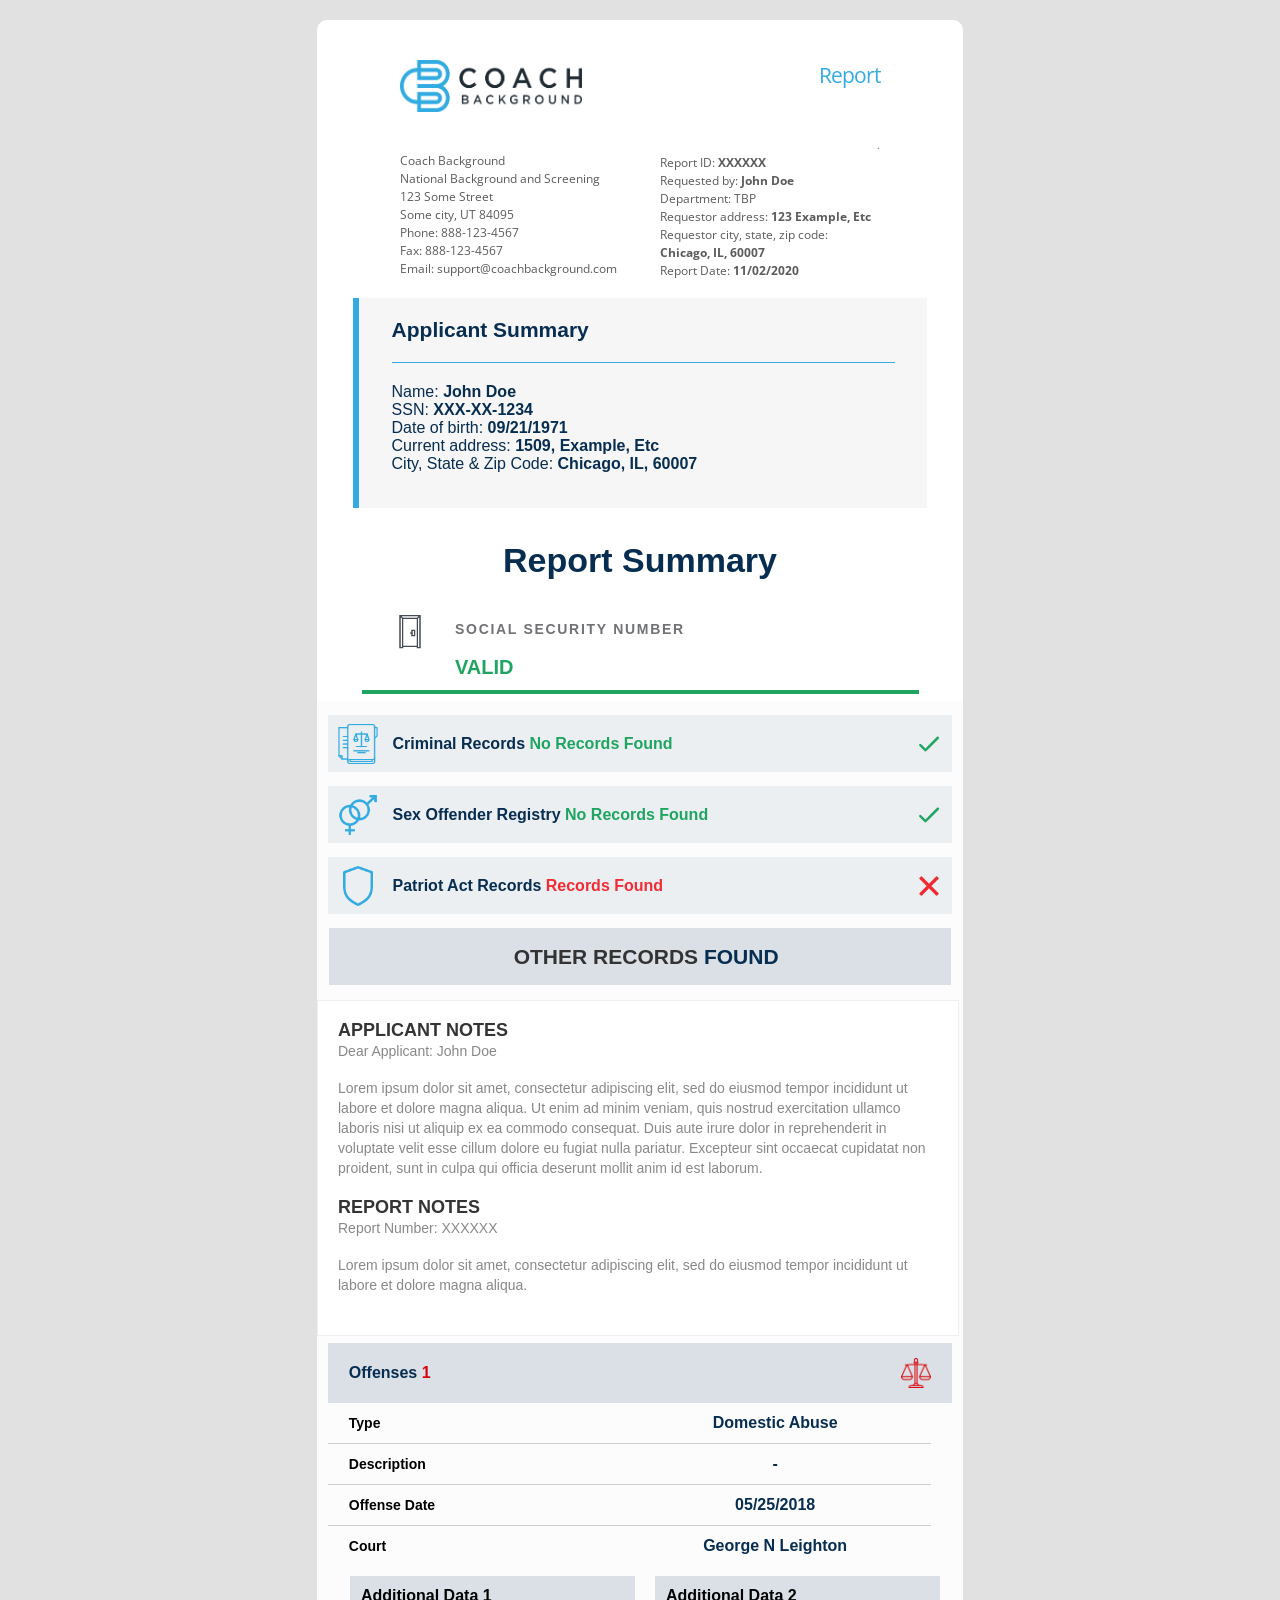
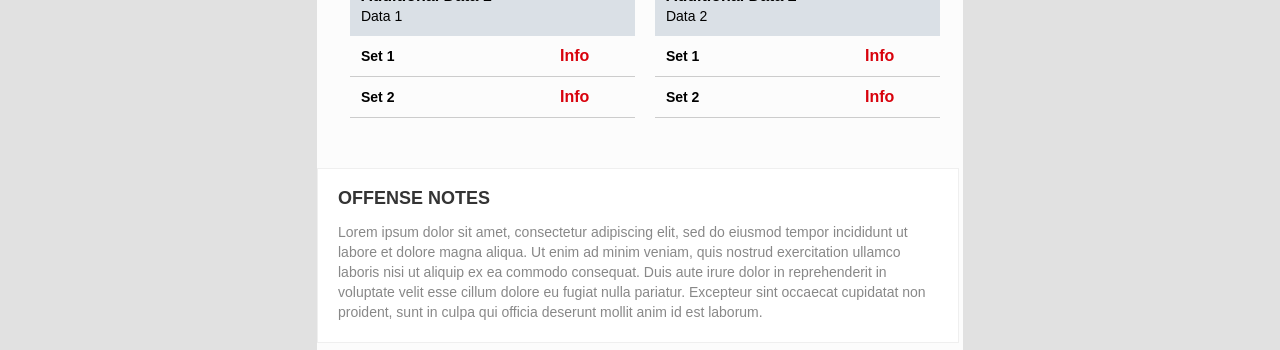
==== CoachBackground Report.html @ a22adf0c "First" ====
<html>
<meta http-equiv="Content-Type" content="text/html; charset=utf-8" />
<title> Report </title>
<meta name="robots" content="noindex,nofollow" />
<meta name="viewport" content="width=device-width; initial-scale=1.0;" />
<link rel="stylesheet" href="styles.css">
<!-- Header -->
<table width="100%" border="0" cellpadding="0" cellspacing="0" align="center" class="fullTable" bgcolor="#e1e1e1">
  <tr>
    <td height="20"></td>
  </tr>
  <tr>
    <td>
      <table width="600" border="0" cellpadding="0" cellspacing="0" align="center" class="fullTable" bgcolor="#ffffff" style="border-radius: 10px 10px 0 0;">
        <tr class="hiddenMobile">
          <td height="40"></td>
        </tr>
        <tr class="visibleMobile">
          <td height="30"></td>
        </tr>

        <tr>
          <td>
            <table width="480" border="0" cellpadding="0" cellspacing="0" align="center" class="fullPadding">
              <tbody>
                <tr>
                  <td>
                    <table width="220" border="0" cellpadding="0" cellspacing="0" align="left" class="col">
                      <tbody>
                        <tr>
                          <td align="left"> <img src="COACH BACKGROUND.png" width="182" height="52" alt="logo" border="0" /></td>
                        </tr>
                        <tr class="hiddenMobile">
                          <td height="40"></td>
                        </tr>
                        <tr class="visibleMobile">
                          <td height="20"></td>
                        </tr>
                      
						<tr>
                          <td style="font-size: 12px; color: #5b5b5b; font-family: 'Open Sans', sans-serif; line-height: 18px; vertical-align: top; text-align: left;">
                            Coach Background
                            <br> National Background and Screening
123 Some Street
<br>Some city, UT 84095
<br>Phone: 888-123-4567
<br>Fax: 888-123-4567
<br>Email: support@coachbackground.com
                          </td>
                        </tr>
                      </tbody>
                    </table>
                    <table width="220" border="0" cellpadding="0" cellspacing="0" align="right" class="col">
                      <tbody>
                        <tr class="visibleMobile">
                          <td height="20"></td>
                        </tr>
                        <tr>
                          <td height="5"></td>
                        </tr>
                        <tr>
                          <td style="font-size: 21px; color: #32abe1; letter-spacing: -1px; font-family: 'Open Sans', sans-serif; line-height: 1; vertical-align: top; text-align: right;">
                            Report
                          </td>
                        </tr>
                        <tr>
                        <tr class="hiddenMobile">
                          <td height="50"></td>
                        </tr>
                        <tr class="visibleMobile">
                          <td height="20"></td>
                        </tr>
                        <tr>
                          <td style="font-size: 12px; color: #5b5b5b; font-family: 'Open Sans', sans-serif; line-height: 18px; vertical-align: top; text-align: right;">
                            <small>.</small>
                          </td>
                        </tr>
						<tr>
                          <td style="font-size: 12px; color: #5b5b5b; font-family: 'Open Sans', sans-serif; line-height: 18px; vertical-align: top; text-align: left;">
                            Report ID: <strong>XXXXXX</strong>
                            <br>Requested by: <strong>John Doe</strong>
<br>Department: TBP
<br>Requestor address: <strong>123 Example, Etc</strong>
<br>Requestor city, state, zip code: <strong>Chicago, IL, 60007</strong>
<br>Report Date: <strong>11/02/2020</strong>
                          </td>
                        </tr>
                      </tbody>
                    </table>
                  </td>
                </tr>
				<table>
<tr>
					<td class="em_pad" align="center" valign="top" bgcolor="#ffffff">
						<table width="640" border="0" cellspacing="0" cellpadding="0" align="center" style="width:640px;padding-top:15px; background-color:#FFFFFF;" class="em_wrapper">
						
							<!-- Space Rule : BEGIN -->
							<tbody><tr>
							 <td class="em_hide" width="30" valign="top" bgcolor="#FFFFFF" height="180" style="height:180px; width:30px;">
                                </td><td width="6" bgcolor="#32abe1" style="width:6px;">&nbsp;</td>
								<td class="em_w20" width="30" valign="top" bgcolor="#F6F6F7" height="180" style="height:180px; width:30px;">
								</td>
							
							<td align="left" width="464" valign="top" class="em_block em_centertable"><table width="100%" border="0" cellspacing="0" cellpadding="0">
								<tbody><tr>
								   <td valign="top" bgcolor="#F6F6F7" style=" border-bottom: 1px solid #32abe1;"> <div style="margin-top:20px; margin-bottom:20px;  font-family: Arial, sans-serif; color: #072d50; font-size:22px;"><span style="font-weight:bold;font-size:21px; padding-bottom:2px;">Applicant Summary</span></div></td>
</tr>
	<tr>
								   <td valign="top" bgcolor="#F6F6F7" style="padding-top:20px; padding-bottom:20px"><div style="font-family: Arial, sans-serif; color: #072d50; font-size:16px; margin-bottom:15px"><em style="font-style: NORMAL;">Name: <strong>John Doe</strong></em><br><em style="font-style: NORMAL;">SSN: <strong>XXX-XX-1234</strong></em><br><em style="font-style: NORMAL;">Date of birth: <strong>09/21/1971</strong></em><br><em style="font-style: NORMAL;">Current address: <strong>1509, Example, Etc</strong></em><br><em style="font-style: NORMAL;">City, State & Zip Code: <strong>Chicago, IL, 60007</strong></em></div><div style="color:#007EB0;font-family: Arial, sans-serif; font-size:13px; "></div></td>

</tr>

							</tbody>
							
							</table>
							
							</td>
							
                      
                    </td>
							
								<td class="em_w20" width="30" valign="top" bgcolor="#F6F6F7" height="180" style="height:180px; width:30px;">
								</td>
                                <td class="em_hide" width="80" style="width:30px;">&nbsp;</td>
				
<tbody>
<table>
<td class="borders-bodyblock" style="border-bottom: solid 4px #transparent; border-collapse: collapse !important; border-style: default; font-family: 'MaisonNeue', 'Roboto', Helvetica, Arial, sans-serif;">
                      <table height="30" style="border-collapse: collapse !important; border-spacing: 0; border-style: default; text-align: center;" border="0" cellpadding="0" cellspacing="0">
                        <tbody><tr>
                          <td height="30" style="border-collapse: collapse !important; border-style: default; font-family: 'MaisonNeue', 'Roboto', Helvetica, Arial, sans-serif;"></td>
                        </tr>
                      </tbody></table>
                      <table align="center" class="table-full" style="border-collapse: collapse !important; border-spacing: 0; border-style: default; text-align: center;" border="0" cellpadding="0" cellspacing="0" width="100%">
                        <tbody><tr>
                          <td align="middle" style="border-collapse: collapse !important; border-style: default; font-family: 'MaisonNeue', 'Roboto', Helvetica, Arial, sans-serif;">
                            <table style="border-collapse: collapse !important; border-spacing: 0; border-style: default; text-align: center;" border="0" cellpadding="0" cellspacing="0">
                              <tbody><tr>
                                <td width="525" style="-webkit-font-smoothing: antialiased !important; border-collapse: collapse !important; border-style: default; color: #072d50;padding-bottom:17px; font-family: 'MaisonNeue', 'Roboto', Helvetica, Arial, sans-serif; font-size: 34px; font-weight: bold; padding-left: 15px; padding-right: 15px;" class="green bold padl-15 padr-15 mobile-text-28">Report Summary
                                </td>
                              </tr>
                            </tbody></table>
                          </td>
                        </tr>
                      </tbody></table>
                      
                      
                   
                      
                  <tbody><tr>
                    <td class="borders-bodyblock" style="border-bottom: solid 4px #1fa561; border-collapse: collapse !important; border-style: default; font-family: 'MaisonNeue', 'Roboto', Helvetica, Arial, sans-serif;">
                      
                      <table align="center" class="table-full" style="border-collapse: collapse !important; border-spacing: 0; border-style: default; text-align: center;" border="0" cellpadding="0" cellspacing="0" width="100%">
                        <tbody><tr>
                          <td align="middle" class="pad-10" style="border-collapse: collapse !important; border-style: default; font-family: 'MaisonNeue', 'Roboto', Helvetica, Arial, sans-serif; padding: 10px;">
                            <table align="center" width="500" style="border-collapse: collapse !important; border-spacing: 0; border-style: default; text-align: center;" class="mobile-center" border="0" cellpadding="0" cellspacing="0">
                              <tbody><tr>
                                <td class="full" style="" width="100%">
                                  
                                </td>
                              </tr>
                              
                              
                              
                              
                              
                              
                              
                              <tr>
                                <td class="full" style="border-collapse: collapse !important; border-style: default; font-family: 'MaisonNeue', 'Roboto', Helvetica, Arial, sans-serif;" width="100%">
                                  <table align="left" style="border-collapse: collapse !important; border-spacing: 0; border-style: default; text-align: center;" border="0" cellpadding="0" cellspacing="0">
                                    <tbody><tr>
                                      <td width="65" class="text-left" style="border-collapse: collapse !important; border-style: default; font-family: 'MaisonNeue', 'Roboto', Helvetica, Arial, sans-serif;" align="left"><img src="ic_door.png" width="38" height="38px" style="border: 0; display: block; height: 40px; outline: none; text-decoration: none; width: 40px;">
                                        <table height="5" style="border-collapse: collapse !important; border-spacing: 0; border-style: default; text-align: center;" border="0" cellpadding="0" cellspacing="0">
                                          <tbody><tr>
                                          </tr>
                                        </tbody></table>
                                      </td>
                                    </tr>
                                  </tbody></table>
                                  <table align="left" style="border-collapse: collapse !important; border-spacing: 0; border-style: default; text-align: center;" border="0" cellpadding="0" cellspacing="0">
                                    <tbody><tr>
                                      <td width="425" class="text-left" style="border-collapse: collapse !important; border-style: default; font-family: 'MaisonNeue', 'Roboto', Helvetica, Arial, sans-serif;" align="left">
                                        <table height="7" style="border-collapse: collapse !important; border-spacing: 0; border-style: default; text-align: center;" border="0" cellpadding="0" cellspacing="0">
                                          <tbody><tr>
                                            <td height="7" style="border-collapse: collapse !important; border-style: default; font-family: 'MaisonNeue', 'Roboto', Helvetica, Arial, sans-serif;"></td>
                                          </tr>
                                        </tbody></table>
                                        <div style="-webkit-font-smoothing: antialiased !important; color: #072d50; font-size: 16px;" class="almost-black"><span class="text-size-14 label bold" style="color: #707275; font-size: 14px !important; font-weight: bold; letter-spacing: 1.7px; line-height: 23px; text-transform: uppercase !important;">SOCIAL SECURITY NUMBER</span></div>
                                      </td>
                                    </tr>
                                  </tbody></table>
                                </td>
                              </tr>
                              <tr>
                                <td class="full" style="border-collapse: collapse !important; border-style: default; font-family: 'MaisonNeue', 'Roboto', Helvetica, Arial, sans-serif;" width="100%">
                                  <table align="left" style="border-collapse: collapse !important; border-spacing: 0; border-style: default; text-align: center;" border="0" cellpadding="0" cellspacing="0">
                                    <tbody><tr>
                                      <td width="65" class="text-left" style="border-collapse: collapse !important; border-style: default; font-family: 'MaisonNeue', 'Roboto', Helvetica, Arial, sans-serif;" align="left">
                                        <table height="10" style="border-collapse: collapse !important; border-spacing: 0; border-style: default; text-align: center;" border="0" cellpadding="0" cellspacing="0">
                                          <tbody><tr>
                                            <td height="10" style="border-collapse: collapse !important; border-style: default; font-family: 'MaisonNeue', 'Roboto', Helvetica, Arial, sans-serif;"></td>
                                          </tr>
                                        </tbody></table>
                                      </td>
                                    </tr>
                                  </tbody></table>
                                  <table align="left" style="border-collapse: collapse !important; border-spacing: 0; border-style: default; text-align: center;" border="0" cellpadding="0" cellspacing="0">
                                    <tbody><tr>
                                      <td width="425" class="text-left" style="border-collapse: collapse !important; border-style: default; font-family: 'MaisonNeue', 'Roboto', Helvetica, Arial, sans-serif;" align="left">
                                      <div class="text-size-20 azure bold" style="-webkit-font-smoothing: antialiased !important; color: #1fa561; font-size: 20px !important; font-weight: bold;">VALID</div>
									  </td>
                                    </tr>
                                  </tbody></table>
                                </td>
                              </tr>
                              
                              
                              
                            </tbody></table>
                          </td>
                        </tr>
						
                      </tbody></table>
                    </td>
                  </tr>
                </tbody></table>
								
								<tbody><tr>
								
								
						     
          </tr>
      </tbody></table>
      </td>
    </tr> 
  </tbody>
</table></td></tr>
<tr>
<td>
<table bgcolor="#FCFCFC" class="full-width" width="600" cellspacing="0" cellpadding="0" border="0" align="center" style="width: 646px; padding-top:14px;" role="presentation">
  <tbody><tr>
    <td width="10" height="28">&nbsp;</td>
    <td width="10" height="28" bgcolor="#ebeff2">&nbsp;</td>
	<td width="25" valign="middle" bgcolor="#ebeff2"><a style="font-family: Arial, Verdana, Geneva, sans-serif; font-size: 14px; font-weight: bold; color: #333333; text-decoration:none;"><img src="lawyer.png" border="0" alt="»" width="40" height="40" style="padding-right:11px;"></a></td>
    <td width="495" valign="middle" class="innertable" bgcolor="#ebeff2"> 
      <div style="font-family: Arial, Helvetica, sans-serif; padding: 0px; margin: 0px; font-size: 6px; line-height: 15px;">&nbsp;</div>
        <h1 style="font-family: Arial, Helvetica, sans-serif; padding: 0px; margin: 0px; font-size: 16px; font-weight: bold; color: #ffffff; line-height: 27px; text-align: left;"><a  style="text-decoration: none; color: #072d50;"> Criminal Records <span class="desk-hide2" style="display: none; width: 0px; overflow: hidden; max-height:1px;"><br>
      </span> <span style="color: #1fa561;">No Records Found</span></a></h1>
      <div style="font-family: Arial, Helvetica, sans-serif; padding: 0px; margin: 0px; font-size: 6px; line-height: 15px;">&nbsp;</div>
    </td>     <td width="25" valign="middle" bgcolor="#ebeff2"><a style="font-family: Arial, Verdana, Geneva, sans-serif; font-size: 14px; font-weight: bold; color: #333333; text-decoration:none;"><img src="tick.png" border="0" alt="»" width="20" height="20" style="padding-right:11px;"></a></td>

    <td width="10">&nbsp;</td>
	
  </tr> <tr>
  					
								
								
								
			<table bgcolor="#FCFCFC" class="full-width" width="600" cellspacing="0" cellpadding="0" border="0" align="center" style="width: 646px; padding-top:14px;" role="presentation">
  <tbody><tr>
    <td width="10" height="28">&nbsp;</td>
    <td width="10" height="28" bgcolor="#ebeff2">&nbsp;</td>
	<td width="25" valign="middle" bgcolor="#ebeff2"><a style="font-family: Arial, Verdana, Geneva, sans-serif; font-size: 14px; font-weight: bold; color: #333333; text-decoration:none;"><img src="gender.png" border="0" alt="»" width="40" height="40" style="padding-right:11px;"></a></td>
    <td width="495" valign="middle" class="innertable" bgcolor="#ebeff2"> 
      <div style="font-family: Arial, Helvetica, sans-serif; padding: 0px; margin: 0px; font-size: 6px; line-height: 15px;">&nbsp;</div>
        <h1 style="font-family: Arial, Helvetica, sans-serif; padding: 0px; margin: 0px; font-size: 16px; font-weight: bold; color: #ffffff; line-height: 27px; text-align: left;"><a  style="text-decoration: none; color: #072d50;"> Sex Offender Registry  <span class="desk-hide2" style="display: none; width: 0px; overflow: hidden; max-height:1px;"><br>
      </span> <span style="color: #1fa561;">No Records Found</span></a></h1>
	  
      <div style="font-family: Arial, Helvetica, sans-serif; padding: 0px; margin: 0px; font-size: 6px; line-height: 15px;">&nbsp;</div>
	  
    </td>     <td width="25" valign="middle" bgcolor="#ebeff2"><a style="font-family: Arial, Verdana, Geneva, sans-serif; font-size: 14px; font-weight: bold; color: #333333; text-decoration:none;"><img src="tick.png" border="0" alt="»" width="20" height="20" style="padding-right:11px;"></a></td>

    <td width="10">&nbsp;</td>
	
  </tr> <tr>

	<table bgcolor="#FCFCFC" class="full-width" width="600" cellspacing="0" cellpadding="0" border="0" align="center" style="width: 646px; padding-top:14px;" role="presentation">
  <tbody><tr>
    <td width="10" height="28">&nbsp;</td>
    <td width="10" height="28" bgcolor="#ebeff2">&nbsp;</td>
	<td width="25" valign="middle" bgcolor="#ebeff2"><a style="font-family: Arial, Verdana, Geneva, sans-serif; font-size: 14px; font-weight: bold; color: #333333; text-decoration:none;"><img src="shield.png" border="0" alt="»" width="40" height="40" style="padding-right:11px;"></a></td>
    <td width="495" valign="middle" class="innertable" bgcolor="#ebeff2"> 
      <div style="font-family: Arial, Helvetica, sans-serif; padding: 0px; margin: 0px; font-size: 6px; line-height: 15px;">&nbsp;</div>
        <h1 style="font-family: Arial, Helvetica, sans-serif; padding: 0px; margin: 0px; font-size: 16px; font-weight: bold; color: #ffffff; line-height: 27px; text-align: left;"><a  style="text-decoration: none; color: #072d50;"> Patriot Act Records  <span class="desk-hide2" style="display: none; width: 0px; overflow: hidden; max-height:1px;"><br>
      </span> <span style="color: #F02C35;">Records Found</span></a></h1>
	  
      <div style="font-family: Arial, Helvetica, sans-serif; padding: 0px; margin: 0px; font-size: 6px; line-height: 15px;">&nbsp;</div>
	  
    </td>     <td width="25" valign="middle" bgcolor="#ebeff2"><a style="font-family: Arial, Verdana, Geneva, sans-serif; font-size: 14px; font-weight: bold; color: #333333; text-decoration:none;"><img src="close.png" border="0" alt="»" width="20" height="20" style="padding-right:11px;"></a></td>

    <td width="10">&nbsp;</td>
	
  </tr> <tr>


<table bgcolor="#FCFCFC" class="full-width" width="600" cellspacing="0" cellpadding="0" border="0" align="center" style="width: 646px; padding-top:14px;" role="presentation">
  <tbody><tr>
    <td width="10" height="28">&nbsp;</td>
    <td width="10" height="28" bgcolor="#DAE0E6">&nbsp;</td>
    <td width="495" valign="middle" class="innertable" bgcolor="#DAE0E6"> 
      <div style="font-family: Arial, Helvetica, sans-serif; padding: 0px; margin: 0px; font-size: 6px; line-height: 15px;">&nbsp;</div>
        <h1 style="font-family: Arial, Helvetica, sans-serif; padding: 0px; margin: 0px; font-size: 16px; font-weight: bold; color: #ffffff; line-height: 27px; text-align: center;font-size: 21px;text-transform: uppercase;"><a  style="text-decoration: none; color: #333333;"> Other Records  <span class="desk-hide2" style="display: none; width: 0px; overflow: hidden; max-height:1px;"><br>
      </span> <span style="color: #072d50;">Found</span></a></h1>
	  
      <div style="font-family: Arial, Helvetica, sans-serif; padding: 0px; margin: 0px; font-size: 6px; line-height: 15px;">&nbsp;</div>
	  

    <td width="10">&nbsp;</td>
	
  </tr> <tr>
								
								

<td>

    <div style="font-family: Arial, Helvetica, sans-serif; padding: 0px; margin: 0px; font-size: 15px; line-height: 15px;">&nbsp;</div>
    

<tbody><tr>
</tr>  </tbody></table>
</td></tr> 

  <tr><td>
  
<table class="full-width" border="0" width="646" cellspacing="0" cellpadding="0" align="center" bgcolor="#FCFCFC" style="width: 646px;" role="presentation">
  <tbody>

	
	  
        <tbody>

     <tbody><tr>
            <td>
              <!-- TWO COLUMNS -->
              <table cellspacing="0" cellpadding="0" border="0" width="100%">
                <tbody><tr>
                  <td valign="top" style="padding: 0;" class="mobile-wrapper">
                    <table cellpadding="0" cellspacing="0" border="0" width="auto" style="padding-bottom:7px;" align="left" class="responsive-table">
                      <tbody><tr>
                        <td valign="top" align="left">
                          <table cellpadding="0" cellspacing="0" border="0">
                            <tbody><tr>
                              <td align="center" bgcolor="#FFFFFF" valign="middle" width="600" class="wrapper" style="padding: 20px; border: 1px solid #EFEFEF;">
                                <table cellspacing="0" cellpadding="0" style="width: 100%;" class="responsive-table" width="300">
                                  <!-- STYLE WIDTH FOR CHROME BROWSER -->
                                  <tbody><tr cellspacing="0" cellpadding="0">
                                    <td cellspacing="0" cellpadding="0" colspan="4" class="title" style="font-family:'sofia', Helvetica, Arial, sans-serif; color: #343434; font-size: 18px; font-weight: normal; text-align: left; line-height: 1; padding: 0px 0px 5px 0px; text-transform: uppercase; -webkit-font-smoothing: auto; font-weight: bold;">APPLICANT NOTES</td>
                                  </tr>
                                  <tr cellspacing="0" cellpadding="0">
                                    <td cellspacing="0" cellpadding="0" colspan="4" class="title" style="font-family:'sofia', Helvetica, Arial, sans-serif; color: #888888; font-size: 14px; font-weight: normal; text-align: left; line-height: 1; padding: 0px 0px 20px 0px; -webkit-font-smoothing: antialiased;">Dear Applicant: John Doe</td>
                                  </tr>
                                  <tr cellspacing="0" cellpadding="0">
                                    <td cellspacing="0" cellpadding="0" colspan="4" style="text-align: left; font-family:'sofia', Helvetica, Arial, sans-serif; color: #888888 !important; font-size: 14px; line-height: 20px; font-weight: normal; padding: 0px 0px 20px 0px;">Lorem ipsum dolor sit amet, consectetur adipiscing elit, sed do eiusmod tempor incididunt ut labore et dolore magna aliqua. Ut enim ad minim veniam, quis nostrud exercitation ullamco laboris nisi ut aliquip ex ea commodo consequat. Duis aute irure dolor in reprehenderit in voluptate velit esse cillum dolore eu fugiat nulla pariatur. Excepteur sint occaecat cupidatat non proident, sunt in culpa qui officia deserunt mollit anim id est laborum.</td>
                                  </tr>
                              
                                    </td>
                                  <!-- STYLE WIDTH FOR CHROME BROWSER -->
                                  <tbody><tr cellspacing="0" cellpadding="0">
                                    <td cellspacing="0" cellpadding="0" colspan="4" class="title" style="font-family:'sofia', Helvetica, Arial, sans-serif; color: #343434; font-size: 18px; font-weight: normal; text-align: left; line-height: 1; padding: 0px 0px 5px 0px; text-transform: uppercase; -webkit-font-smoothing: auto; font-weight: bold;">REPORT NOTES</td>
                                  </tr>
                                  <tr cellspacing="0" cellpadding="0">
                                    <td cellspacing="0" cellpadding="0" colspan="4" class="title" style="font-family:'sofia', Helvetica, Arial, sans-serif; color: #888888; font-size: 14px; font-weight: normal; text-align: left; line-height: 1; padding: 0px 0px 20px 0px; -webkit-font-smoothing: antialiased;">Report Number: XXXXXX</td>
                                  </tr>
                                  <tr cellspacing="0" cellpadding="0">
                                    <td cellspacing="0" cellpadding="0" colspan="4" style="text-align: left; font-family:'sofia', Helvetica, Arial, sans-serif; color: #888888 !important; font-size: 14px; line-height: 20px; font-weight: normal; padding: 0px 0px 20px 0px;">Lorem ipsum dolor sit amet, consectetur adipiscing elit, sed do eiusmod tempor incididunt ut labore et dolore magna aliqua.</td>
                                  </tr>
                              
                                    </td>
                                </tbody></table>
                              </td>
                            </tr>
                          </tbody></table>
                        </td>
                      </tr>
                    </tbody></table>
                  </td>
                </tr>
              </tbody></table>
            </td>
          </tr>
        </tbody>
  
        </tbody>
		
      </table>
	  
      <!--text end-->
	  
      </td>
	  
  </tbody>
  
</table>
<tr><td>

<table class="full-width" border="0" width="646" cellspacing="0" cellpadding="0" align="center" bgcolor="#FCFCFC" role="presentation">

  <tbody>
    <tr>
      <td bgcolor="#FCFCFC">  
	  
      <table class="innertable" border="0" width="285" cellspacing="0" cellpadding="0" align="left" style="width: 100%; padding-left:11px; padding-right:11px;" role="presentation" bgcolor="#FCFCFC">
        <tbody>
          <!--a-->
		  
        </tbody>

        <tbody>
		
          <tr bgcolor="#DAE0E6">
            <td width="10" height="60">&nbsp;</td>
            <td colspan="2" width="205" height="60" style="font-family: Arial, Helvetica, sans-serif; padding: 0px; margin: 0px; font-size: 14px; font-weight: bold; color: #333333; line-height: 20px; text-align: left;"><a style="font-family: Arial, Verdana, Geneva, sans-serif; font-size: 16px; font-weight: bold; color: #072d50; text-decoration:none;line-height: 40px;">Offenses <span style="color:#D8020C">1</span><br>
           		   <td colspan="6" width="35" height="60" style="font-family: Arial, Helvetica, sans-serif; padding: 0px; margin: 0px; font-size: 14px; font-weight: bold; color: #333333; line-height: 20px; text-align: right;"><img src="law.png" border="0" alt="»" width="30" height="30"><br></td>
            
			<td width="10" height="35">&nbsp;</td>
          
          </tr>
          <!--l2-->
          <!--l1-->
        </tbody>
        <tbody>
          <tr>
            <td width="10" height="40">&nbsp;</td>
            <td width="165" height="40" style="font-family: Arial, Helvetica, sans-serif; padding: 0px; margin: 0px; font-size: 14px; font-weight: bold; color: #333333; text-align: left; height:35px;"> 
            <a style="font-family: Arial, Verdana, Geneva, sans-serif; font-size: 14px; font-weight: bold; color: #000; text-decoration:none;">Type</a>
            </td>
            <td width="60">
            <div style="font-family: Arial, Helvetica, sans-serif; padding: 0px; margin: 0px; font-size: 17px; font-weight: bold; color: #3c868b; line-height: 20px; text-align: center;">
            <a style="font-family: Arial, Verdana, Geneva, sans-serif; font-size: 16px; font-weight: bold; color: #072d50; text-decoration:none;">Domestic Abuse</a>
            </div>
            </td>
            <td width="25" valign="middle"><a style="font-family: Arial, Verdana, Geneva, sans-serif; font-size: 14px; font-weight: bold; color: #333333; text-decoration:none;"></a></td>
          
          </tr><tr><td colspan="4" bgcolor="#CCCCCC" width="10" height="1" style="line-height: 1px; font-size: 1px;"></td></tr>
          <!--l2-->
          <tr><td width="10" height="40">&nbsp;</td>
            <td width="165" height="35" class="innertable" style="font-family: Arial, Helvetica, sans-serif; padding: 0px; margin: 0px; font-size: 14px; font-weight: bold; color: #333333; text-align: left; height:35px;"><a style="font-family: Arial, Verdana, Geneva, sans-serif; font-size: 14px; font-weight: bold; color: #000; text-decoration:none;""> 
            Description</a>
            </td>
            <td width="60">
            <div style="font-family: Arial, Helvetica, sans-serif; padding: 0px; margin: 0px; font-size: 17px; font-weight: bold; color: #3c868b; line-height: 20px; text-align: center;">
            <a style="font-family: Arial, Verdana, Geneva, sans-serif; font-size: 16px; font-weight: bold; color: #072d50; text-decoration:none;">-</a>
            </div>
            </td>
            <td width="25" valign="middle"><a style="font-family: Arial, Verdana, Geneva, sans-serif; font-size: 14px; font-weight: bold; color: #333333; text-decoration:none;"></a></td>
            
          </tr><tr><td colspan="4" bgcolor="#CCCCCC" width="10" height="1" style="line-height: 1px; font-size: 1px;"></td></tr>
          <!--l3-->
          <tr>
            <td width="10" height="40">&nbsp;</td>
            <td width="165" height="40" class="innertable" style="font-family: Arial, Helvetica, sans-serif; padding: 0px; margin: 0px; font-size: 14px; font-weight: bold; color: #333333; text-align: left; height:35px;"> 
            <a style="font-family: Arial, Verdana, Geneva, sans-serif; font-size: 14px; font-weight: bold; color: #000; text-decoration:none;">Offense Date</a>
            </td>
            <td width="60">
            <div style="font-family: Arial, Helvetica, sans-serif; padding: 0px; margin: 0px; font-size: 17px; font-weight: bold; color: #3c868b; line-height: 20px; text-align: center;">
            <a style="font-family: Arial, Verdana, Geneva, sans-serif; font-size: 16px; font-weight: bold; color: #072d50; text-decoration:none;">05/25/2018</a>
            </div>
            </td>
            <td width="25" valign="middle"><a style="font-family: Arial, Verdana, Geneva, sans-serif; font-size: 14px; font-weight: bold; color: #333333; text-decoration:none;"></a></td>
        
          </tr><tr><td colspan="4" bgcolor="#CCCCCC" width="10" height="1" style="line-height: 1px; font-size: 1px;"></td></tr>
          <!--l4-->
          <tr>
            <td width="10" height="40">&nbsp;</td>
            <td width="165" height="40" class="innertable" style="font-family: Arial, Helvetica, sans-serif; padding: 0px; margin: 0px; font-size: 14px; font-weight: bold; color: #333333; text-align: left; height:35px;"> 
            <a style="font-family: Arial, Verdana, Geneva, sans-serif; font-size: 14px; font-weight: bold; color: #000; text-decoration:none;">Court</a>
            </td>
            <td width="35">
            <div style="font-family: Arial, Helvetica, sans-serif; padding: 0px; margin: 0px; font-size: 17px; font-weight: bold; color: #3c868b; line-height: 20px; text-align: center;">
            <a style="font-family: Arial, Verdana, Geneva, sans-serif; font-size: 16px; font-weight: bold; color: #072d50; text-decoration:none;">George N Leighton</a>
            </div>
            </td>
            <td width="25" valign="middle"><a style="font-family: Arial, Verdana, Geneva, sans-serif; font-size: 14px; font-weight: bold; color: #333333; text-decoration:none;"></a></td>
            
          </tr>
      
          <tr>
            <td bgcolor="#FCFCFC" colspan="4" height="10" style="line-height: 10px; font-size: 10px;"><span style="line-height: 10px; font-size: 10px;">&nbsp;</span></td>
          </tr>
          
        </tbody>
      </table>
      <!--2nd col-->
</td></tr>


<tr><td>
<table class="full-width" border="0" width="600" cellspacing="0" cellpadding="0" align="center" bgcolor="#FCFCFC" style="padding-bottom:50px;" role="presentation">
  <tbody>
    <tr>
      <td width="10" height="35" bgcolor="#FCFCFC">&nbsp;</td>
      <td bgcolor="#FCFCFC">  
      <table class="innertable" border="0" width="285" cellspacing="0" cellpadding="0" align="left" style="width: 285px;" role="presentation" bgcolor="#FCFCFC">
        <tbody>
          <!--a-->
        </tbody>
        <tbody>
          <tr bgcolor="#DAE0E6">
            <td width="10" height="60">&nbsp;</td>
            <td colspan="2" width="205" height="60" style="font-family: Arial, Helvetica, sans-serif; padding: 0px; margin: 0px; font-size: 14px; font-weight: bold; color: #333333; line-height: 20px; text-align: left;"><a style="font-family: Arial, Verdana, Geneva, sans-serif; font-size: 16px; font-weight: bold; color: #000; text-decoration:none;">Additional Data 1<br>
                          <span style="font-size:14px;color:#000; font-weight: normal;"> Data 1</span></a></td>
              <td width="10" height="35">&nbsp;</td>
          
          </tr>
          <!--l2-->
          <!--l1-->
        </tbody>
        <tbody>
          <tr>
            <td width="10" height="40">&nbsp;</td>
            <td width="165" height="40" style="font-family: Arial, Helvetica, sans-serif; padding: 0px; margin: 0px; font-size: 14px; font-weight: bold; color: #333333; text-align: left; height:35px;"> 
            <a style="font-family: Arial, Verdana, Geneva, sans-serif; font-size: 14px; font-weight: bold; color: #000; text-decoration:none;">Set 1</a>
            </td>
            <td width="60">
            <div style="font-family: Arial, Helvetica, sans-serif; padding: 0px; margin: 0px; font-size: 17px; font-weight: bold; color: #3c868b; line-height: 20px; text-align: center;">
            <a style="font-family: Arial, Verdana, Geneva, sans-serif; font-size: 16px; font-weight: bold; color: #D8020C; text-decoration:none;">Info</a>
            </div>
            </td>
            <td width="25" valign="middle"><a style="font-family: Arial, Verdana, Geneva, sans-serif; font-size: 14px; font-weight: bold; color: #333333; text-decoration:none;"></a></td>
          
          </tr><tr><td colspan="4" bgcolor="#CCCCCC" width="10" height="1" style="line-height: 1px; font-size: 1px;"></td></tr>
          <!--l2-->
          <tr><td width="10" height="40">&nbsp;</td>
            <td width="165" height="35" class="innertable" style="font-family: Arial, Helvetica, sans-serif; padding: 0px; margin: 0px; font-size: 14px; font-weight: bold; color: #333333; text-align: left; height:35px;"><a style="font-family: Arial, Verdana, Geneva, sans-serif; font-size: 14px; font-weight: bold; color: #000; text-decoration:none;""> 
            Set 2</a>
            </td>
            <td width="60">
            <div style="font-family: Arial, Helvetica, sans-serif; padding: 0px; margin: 0px; font-size: 17px; font-weight: bold; color: #3c868b; line-height: 20px; text-align: center;">
            <a style="font-family: Arial, Verdana, Geneva, sans-serif; font-size: 16px; font-weight: bold; color: #D8020C; text-decoration:none;">Info</a>
            </div>
            </td>
            <td width="25" valign="middle"><a style="font-family: Arial, Verdana, Geneva, sans-serif; font-size: 14px; font-weight: bold; color: #333333; text-decoration:none;"></a></td>
            
          </tr><tr><td colspan="4" bgcolor="#CCCCCC" width="10" height="1" style="line-height: 1px; font-size: 1px;"></td></tr>
         
          
        </tbody>
      </table>
      <!--2nd col-->
      <table class="innertable" border="0" width="285" cellspacing="0" cellpadding="0" align="right" style="width: 285px;" role="presentation" bgcolor="#FCFCFC">
        <tbody>
          <tr bgcolor="#DAE0E6">
            <td width="10" height="60">&nbsp;</td>
            <td colspan="2" width="205" height="60" style="font-family: Arial, Helvetica, sans-serif; padding: 0px; margin: 0px; font-size: 14px; font-weight: bold; color: #333333; line-height: 20px; text-align: left;"> 
            <a style="font-family: Arial, Verdana, Geneva, sans-serif; font-size: 16px; font-weight: bold; color: #000; text-decoration:none;">Additional Data 2<br>
<span style="font-size:14px; font-weight: normal;">  Data 2</span></a>
            </td>
              <td width="10" height="35">&nbsp;</td>
          
          </tr>
          <!--l6-->
        </tbody>
          <tbody><tr>
            <td width="10" height="40">&nbsp;</td>
            <td width="165" height="40" style="font-family: Arial, Helvetica, sans-serif; padding: 0px; margin: 0px; font-size: 14px; font-weight: bold; color: #333333; text-align: left; height:35px;"> 
            <a style="font-family: Arial, Verdana, Geneva, sans-serif; font-size: 14px; font-weight: bold; color: #000; text-decoration:none;">Set 1</a>
            </td>
            <td width="60">
            <div style="font-family: Arial, Helvetica, sans-serif; padding: 0px; margin: 0px; font-size: 17px; font-weight: bold; color: #3c868b; line-height: 20px; text-align: center;">
            <a style="font-family: Arial, Verdana, Geneva, sans-serif; font-size: 16px; font-weight: bold; color: #D8020C; text-decoration:none;">Info</a>
            </div>
            </td>
            <td width="25" valign="middle"><a style="font-family: Arial, Verdana, Geneva, sans-serif; font-size: 14px; font-weight: bold; color: #333333; text-decoration:none;"></a></td>
            
          </tr><tr><td colspan="4" bgcolor="#CCCCCC" width="270" height="1" style="line-height: 1px; font-size: 1px;"><span style="mso-line-height-rule:exactly; max-height: 1px !important; ">&nbsp;</span></td></tr>
          <!--l7-->
          <tr>
            <td width="10" height="40">&nbsp;</td>
            <td width="165" height="40" class="innertable" style="font-family: Arial, Helvetica, sans-serif; padding: 0px; margin: 0px; font-size: 14px; font-weight: bold; color: #333333; text-align: left; height:35px;"><a style="font-family: Arial, Verdana, Geneva, sans-serif; font-size: 14px; font-weight: bold; color: #000; text-decoration:none;"> 
            Set 2</a>
            </td>
            <td width="60">
            <div style="font-family: Arial, Helvetica, sans-serif; padding: 0px; margin: 0px; font-size: 17px; font-weight: bold; color: #3c868b; line-height: 20px; text-align: center;">
            <a style="font-family: Arial, Verdana, Geneva, sans-serif; font-size: 16px; font-weight: bold; color: #D8020C; text-decoration:none;">Info</a>
            </div>
            </td>
            <td width="25" valign="middle"><a style="font-family: Arial, Verdana, Geneva, sans-serif; font-size: 14px; font-weight: bold; color: #333333; text-decoration:none;"></a></td>
            
          </tr><tr><td colspan="4" bgcolor="#CCCCCC" width="270" height="1" style="line-height: 1px; font-size: 1px;"><span style="mso-line-height-rule:exactly; max-height: 1px !important; ">&nbsp;</span></td></tr>
         
            
     
      
</tbody>
								
							</tr>
							<!-- Space Rule : END --> 
							
							</tbody></table></td></tr>
							   <!-- TWO COLUMNS -->
              <table cellspacing="0" cellpadding="0" border="0" width="100%">
                <tbody><tr>
                  <td valign="top" style="padding: 0;" class="mobile-wrapper">
                    <table cellpadding="0" cellspacing="0" border="0" width="auto" style="padding-bottom:7px;" align="left" class="responsive-table">
                      <tbody><tr>
                        <td valign="top" align="left">
                          <table cellpadding="0" cellspacing="0" border="0">
                            <tbody><tr>
                              <td align="center" bgcolor="#FFFFFF" valign="middle" width="600" class="wrapper" style="padding: 20px; border: 1px solid #EFEFEF;">
                                <table cellspacing="0" cellpadding="0" style="width: 100%;" class="responsive-table" width="300">
                                  <!-- STYLE WIDTH FOR CHROME BROWSER -->
                                  <tbody><tr cellspacing="0" cellpadding="0">
                                    <td cellspacing="0" cellpadding="0" colspan="4" class="title" style="font-family:'sofia', Helvetica, Arial, sans-serif; color: #343434; font-size: 18px; font-weight: normal; text-align: left; line-height: 1; padding: 0px 0px 5px 0px; text-transform: uppercase; -webkit-font-smoothing: auto; font-weight: bold;">Offense Notes</td>
                                  </tr>
                                  <tr cellspacing="0" cellpadding="0">
                                  </tr>
                                  <tr cellspacing="0" cellpadding="0">
                                    <td cellspacing="0" cellpadding="0" colspan="4" style="text-align: left; font-family:'sofia', Helvetica, Arial, sans-serif; color: #888888 !important; font-size: 14px; line-height: 20px; font-weight: normal; padding: 10px 0px 0px 0px;">Lorem ipsum dolor sit amet, consectetur adipiscing elit, sed do eiusmod tempor incididunt ut labore et dolore magna aliqua. Ut enim ad minim veniam, quis nostrud exercitation ullamco laboris nisi ut aliquip ex ea commodo consequat. Duis aute irure dolor in reprehenderit in voluptate velit esse cillum dolore eu fugiat nulla pariatur. Excepteur sint occaecat cupidatat non proident, sunt in culpa qui officia deserunt mollit anim id est laborum.</td>
                                  </tr>
                              
                                    </td>
                               
                                    </td>
                                </tbody></table>
                              </td>
                            </tr>
                          </tbody></table>
                        </td>
                      </tr>
                    </tbody></table>
                  </td>
                </tr>
              </tbody></table>
            </td>
          </tr>
        </tbody>
  
        </tbody>
		
      </table>
	  
      <!--text end-->
              </tbody>
            </table>
          </td>
        </tr>
      </table>
    </td>
  </tr>
</table>

<!-- /Header -->
        <tr class="spacer">
          <td height="50"></td>
        </tr>

      </table>
    </td>
  </tr>
  <tr>
    <td height="20"></td>
  </tr>
</table>
</html>
---- styles.css ----
/* header */
@import url(https://fonts.googleapis.com/css?family=Open+Sans:400,700);
  body { margin: 0; padding: 0; background: #e1e1e1; }
  div, p, a, li, td { -webkit-text-size-adjust: none; }
  .ReadMsgBody { width: 100%; background-color: #ffffff; }
  .ExternalClass { width: 100%; background-color: #ffffff; }
  body { width: 100%; height: 100%; background-color: #e1e1e1; margin: 0; padding: 0; -webkit-font-smoothing: antialiased; }
  html { width: 100%; }
  p { padding: 0 !important; margin-top: 0 !important; margin-right: 0 !important; margin-bottom: 0 !important; margin-left: 0 !important; }
  .visibleMobile { display: none; }
  .hiddenMobile { display: block; }

  @media only screen and (max-width: 600px) {
  body { width: auto !important; }
  table[class=fullTable] { width: 96% !important; clear: both; }
  table[class=fullPadding] { width: 85% !important; clear: both; }
  table[class=col] { width: 45% !important; }
  .erase { display: none; }
  }

  @media only screen and (max-width: 420px) {
  table[class=fullTable] { width: 100% !important; clear: both; }
  table[class=fullPadding] { width: 85% !important; clear: both; }
  table[class=col] { width: 100% !important; clear: both; }
  table[class=col] td { text-align: left !important; }
  .erase { display: none; font-size: 0; max-height: 0; line-height: 0; padding: 0; }
  .visibleMobile { display: block !important; }
  .hiddenMobile { display: none !important; }
  }
/* end header */
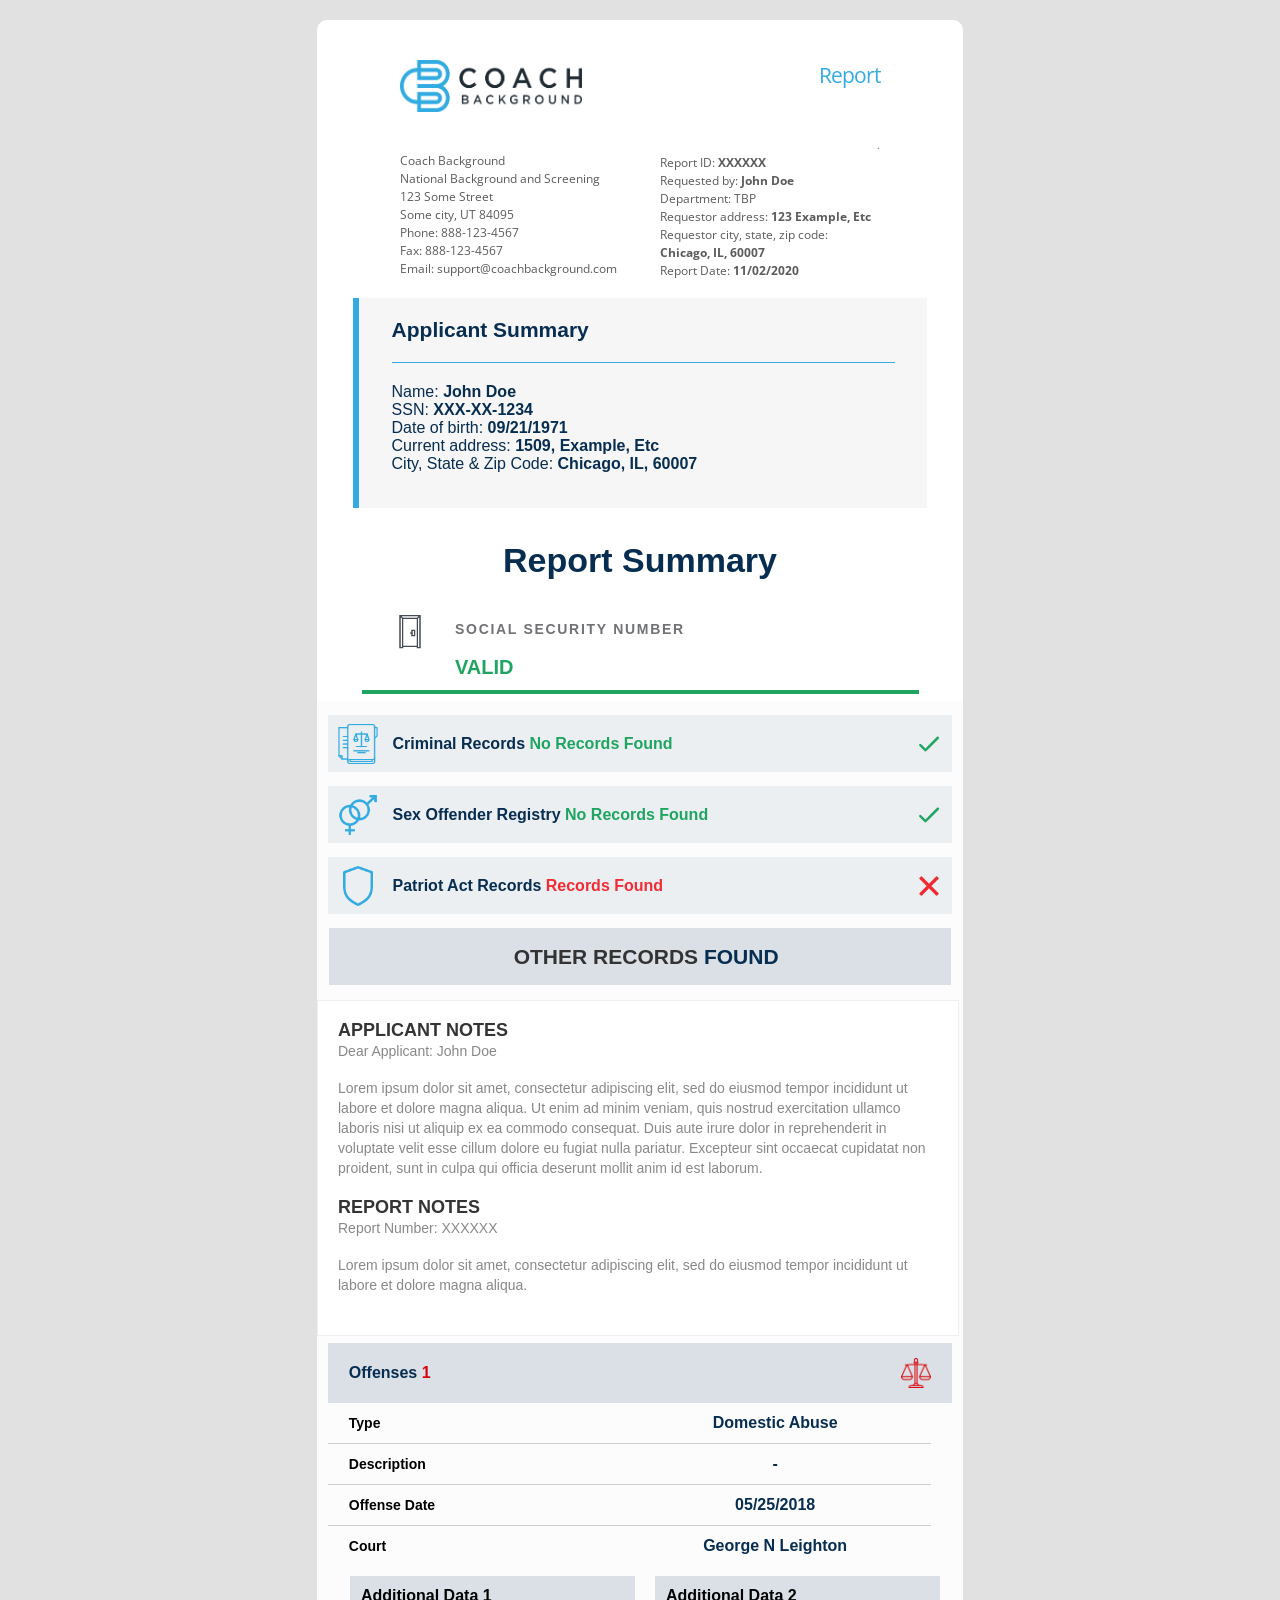
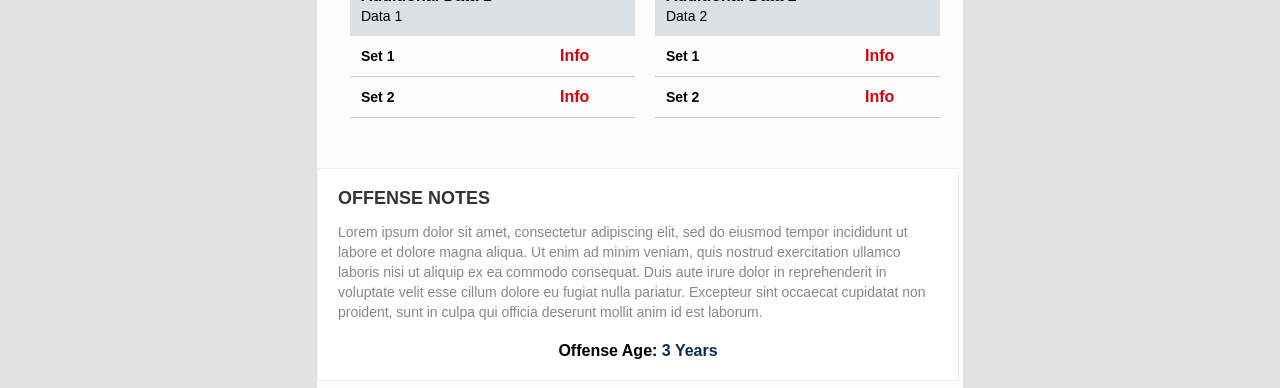
==== commit 2f1510fb: "2nd" ====
--- a/CoachBackground Report.html
+++ b/CoachBackground Report.html
@@ -608,7 +608,11 @@
                                   <tr cellspacing="0" cellpadding="0">
                                     <td cellspacing="0" cellpadding="0" colspan="4" style="text-align: left; font-family:'sofia', Helvetica, Arial, sans-serif; color: #888888 !important; font-size: 14px; line-height: 20px; font-weight: normal; padding: 10px 0px 0px 0px;">Lorem ipsum dolor sit amet, consectetur adipiscing elit, sed do eiusmod tempor incididunt ut labore et dolore magna aliqua. Ut enim ad minim veniam, quis nostrud exercitation ullamco laboris nisi ut aliquip ex ea commodo consequat. Duis aute irure dolor in reprehenderit in voluptate velit esse cillum dolore eu fugiat nulla pariatur. Excepteur sint occaecat cupidatat non proident, sunt in culpa qui officia deserunt mollit anim id est laborum.</td>
                                   </tr>
-                              
+<tr>
+                <td style="padding-top: 20px;">
+                  <p style="margin: 0 0 30px; font-family: sans-serif;font-weight: 600; text-align: center;"> Offense Age:<strong style="color:#072d50;"> 3 Years</strong> </p>
+                </td>
+              </tr>
                                     </td>
                                
                                     </td>
@@ -618,6 +622,7 @@
                           </tbody></table>
                         </td>
                       </tr>
+
                     </tbody></table>
                   </td>
                 </tr>
